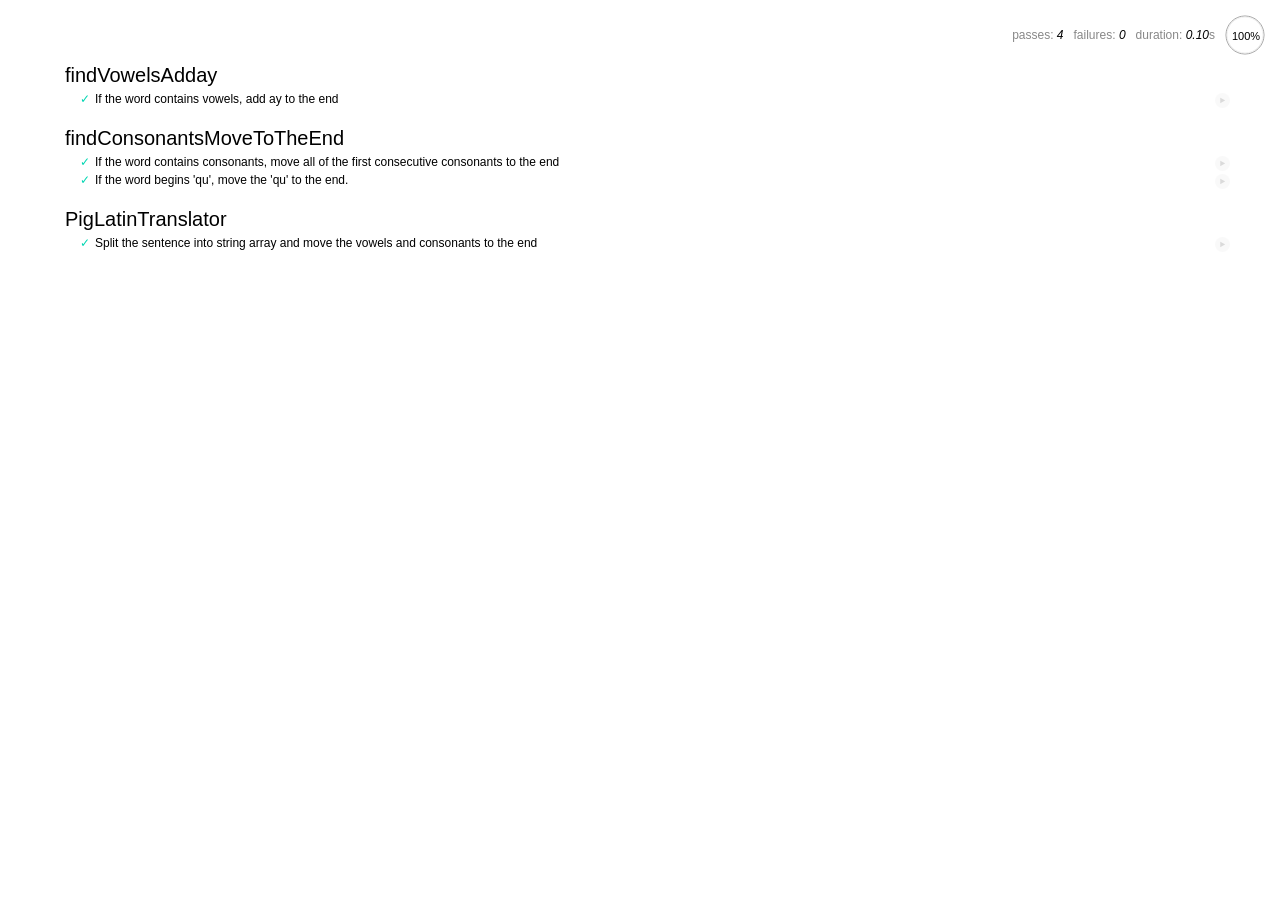
==== spec/spec-runner.html @ 6fa768e5 "Add empty to avoid double append" ====
<html>
<head>
  <title>Mocha spec runner</title>
  <link rel="stylesheet" href="mocha.css">
</head>
<body>
  <div id="mocha"></div>
  <script src="../js/jquery-2.1.4.js"></script>
  <script src="../js/scripts.js"></script>
  <script src="mocha.js"></script>
  <script src="chai.js"></script>
  <script>mocha.setup('bdd');</script>
  <script src="specs.js"></script>
  <script>
    expect = chai.expect;
    mocha.checkLeaks();
    mocha.globals(['jQuery']);
    mocha.run();
  </script>
</body>
</html>
---- spec/mocha.css ----
@charset "utf-8";

body {
  margin:0;
}

#mocha {
  font: 20px/1.5 "Helvetica Neue", Helvetica, Arial, sans-serif;
  margin: 60px 50px;
}

#mocha ul,
#mocha li {
  margin: 0;
  padding: 0;
}

#mocha ul {
  list-style: none;
}

#mocha h1,
#mocha h2 {
  margin: 0;
}

#mocha h1 {
  margin-top: 15px;
  font-size: 1em;
  font-weight: 200;
}

#mocha h1 a {
  text-decoration: none;
  color: inherit;
}

#mocha h1 a:hover {
  text-decoration: underline;
}

#mocha .suite .suite h1 {
  margin-top: 0;
  font-size: .8em;
}

#mocha .hidden {
  display: none;
}

#mocha h2 {
  font-size: 12px;
  font-weight: normal;
  cursor: pointer;
}

#mocha .suite {
  margin-left: 15px;
}

#mocha .test {
  margin-left: 15px;
  overflow: hidden;
}

#mocha .test.pending:hover h2::after {
  content: '(pending)';
  font-family: arial, sans-serif;
}

#mocha .test.pass.medium .duration {
  background: #c09853;
}

#mocha .test.pass.slow .duration {
  background: #b94a48;
}

#mocha .test.pass::before {
  content: '✓';
  font-size: 12px;
  display: block;
  float: left;
  margin-right: 5px;
  color: #00d6b2;
}

#mocha .test.pass .duration {
  font-size: 9px;
  margin-left: 5px;
  padding: 2px 5px;
  color: #fff;
  -webkit-box-shadow: inset 0 1px 1px rgba(0,0,0,.2);
  -moz-box-shadow: inset 0 1px 1px rgba(0,0,0,.2);
  box-shadow: inset 0 1px 1px rgba(0,0,0,.2);
  -webkit-border-radius: 5px;
  -moz-border-radius: 5px;
  -ms-border-radius: 5px;
  -o-border-radius: 5px;
  border-radius: 5px;
}

#mocha .test.pass.fast .duration {
  display: none;
}

#mocha .test.pending {
  color: #0b97c4;
}

#mocha .test.pending::before {
  content: '◦';
  color: #0b97c4;
}

#mocha .test.fail {
  color: #c00;
}

#mocha .test.fail pre {
  color: black;
}

#mocha .test.fail::before {
  content: '✖';
  font-size: 12px;
  display: block;
  float: left;
  margin-right: 5px;
  color: #c00;
}

#mocha .test pre.error {
  color: #c00;
  max-height: 300px;
  overflow: auto;
}

#mocha .test .html-error {
  overflow: auto;
  color: black;
  line-height: 1.5;
  display: block;
  float: left;
  clear: left;
  font: 12px/1.5 monaco, monospace;
  margin: 5px;
  padding: 15px;
  border: 1px solid #eee;
  max-width: 85%; /*(1)*/
  max-width: calc(100% - 42px); /*(2)*/
  max-height: 300px;
  word-wrap: break-word;
  border-bottom-color: #ddd;
  -webkit-border-radius: 3px;
  -webkit-box-shadow: 0 1px 3px #eee;
  -moz-border-radius: 3px;
  -moz-box-shadow: 0 1px 3px #eee;
  border-radius: 3px;
}

#mocha .test .html-error pre.error {
  border: none;
  -webkit-border-radius: none;
  -webkit-box-shadow: none;
  -moz-border-radius: none;
  -moz-box-shadow: none;
  padding: 0;
  margin: 0;
  margin-top: 18px;
  max-height: none;
}

/**
 * (1): approximate for browsers not supporting calc
 * (2): 42 = 2*15 + 2*10 + 2*1 (padding + margin + border)
 *      ^^ seriously
 */
#mocha .test pre {
  display: block;
  float: left;
  clear: left;
  font: 12px/1.5 monaco, monospace;
  margin: 5px;
  padding: 15px;
  border: 1px solid #eee;
  max-width: 85%; /*(1)*/
  max-width: calc(100% - 42px); /*(2)*/
  word-wrap: break-word;
  border-bottom-color: #ddd;
  -webkit-border-radius: 3px;
  -webkit-box-shadow: 0 1px 3px #eee;
  -moz-border-radius: 3px;
  -moz-box-shadow: 0 1px 3px #eee;
  border-radius: 3px;
}

#mocha .test h2 {
  position: relative;
}

#mocha .test a.replay {
  position: absolute;
  top: 3px;
  right: 0;
  text-decoration: none;
  vertical-align: middle;
  display: block;
  width: 15px;
  height: 15px;
  line-height: 15px;
  text-align: center;
  background: #eee;
  font-size: 15px;
  -moz-border-radius: 15px;
  border-radius: 15px;
  -webkit-transition: opacity 200ms;
  -moz-transition: opacity 200ms;
  transition: opacity 200ms;
  opacity: 0.3;
  color: #888;
}

#mocha .test:hover a.replay {
  opacity: 1;
}

#mocha-report.pass .test.fail {
  display: none;
}

#mocha-report.fail .test.pass {
  display: none;
}

#mocha-report.pending .test.pass,
#mocha-report.pending .test.fail {
  display: none;
}
#mocha-report.pending .test.pass.pending {
  display: block;
}

#mocha-error {
  color: #c00;
  font-size: 1.5em;
  font-weight: 100;
  letter-spacing: 1px;
}

#mocha-stats {
  position: fixed;
  top: 15px;
  right: 10px;
  font-size: 12px;
  margin: 0;
  color: #888;
  z-index: 1;
}

#mocha-stats .progress {
  float: right;
  padding-top: 0;
}

#mocha-stats em {
  color: black;
}

#mocha-stats a {
  text-decoration: none;
  color: inherit;
}

#mocha-stats a:hover {
  border-bottom: 1px solid #eee;
}

#mocha-stats li {
  display: inline-block;
  margin: 0 5px;
  list-style: none;
  padding-top: 11px;
}

#mocha-stats canvas {
  width: 40px;
  height: 40px;
}

#mocha code .comment { color: #ddd; }
#mocha code .init { color: #2f6fad; }
#mocha code .string { color: #5890ad; }
#mocha code .keyword { color: #8a6343; }
#mocha code .number { color: #2f6fad; }

@media screen and (max-device-width: 480px) {
  #mocha {
    margin: 60px 0px;
  }

  #mocha #stats {
    position: absolute;
  }
}
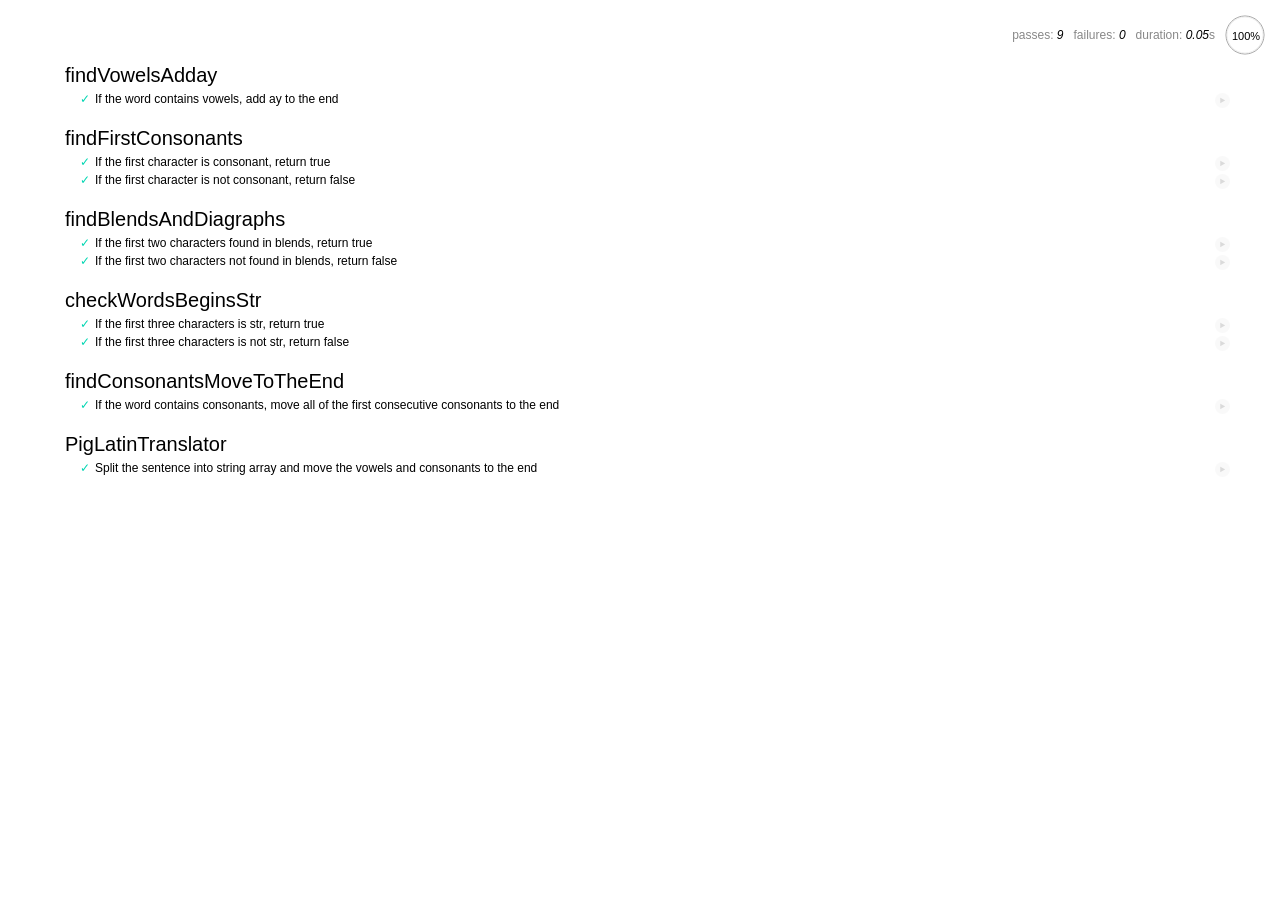
==== commit bdf551f9: "Add find blends and diagraphs functions" ====
--- a/spec/spec-runner.html
+++ b/spec/spec-runner.html
@@ -1,6 +1,6 @@
 <html>
 <head>
-  <title>Mocha spec runner</title>
+  <title>Pig latin spec runner</title>
   <link rel="stylesheet" href="mocha.css">
 </head>
 <body>
